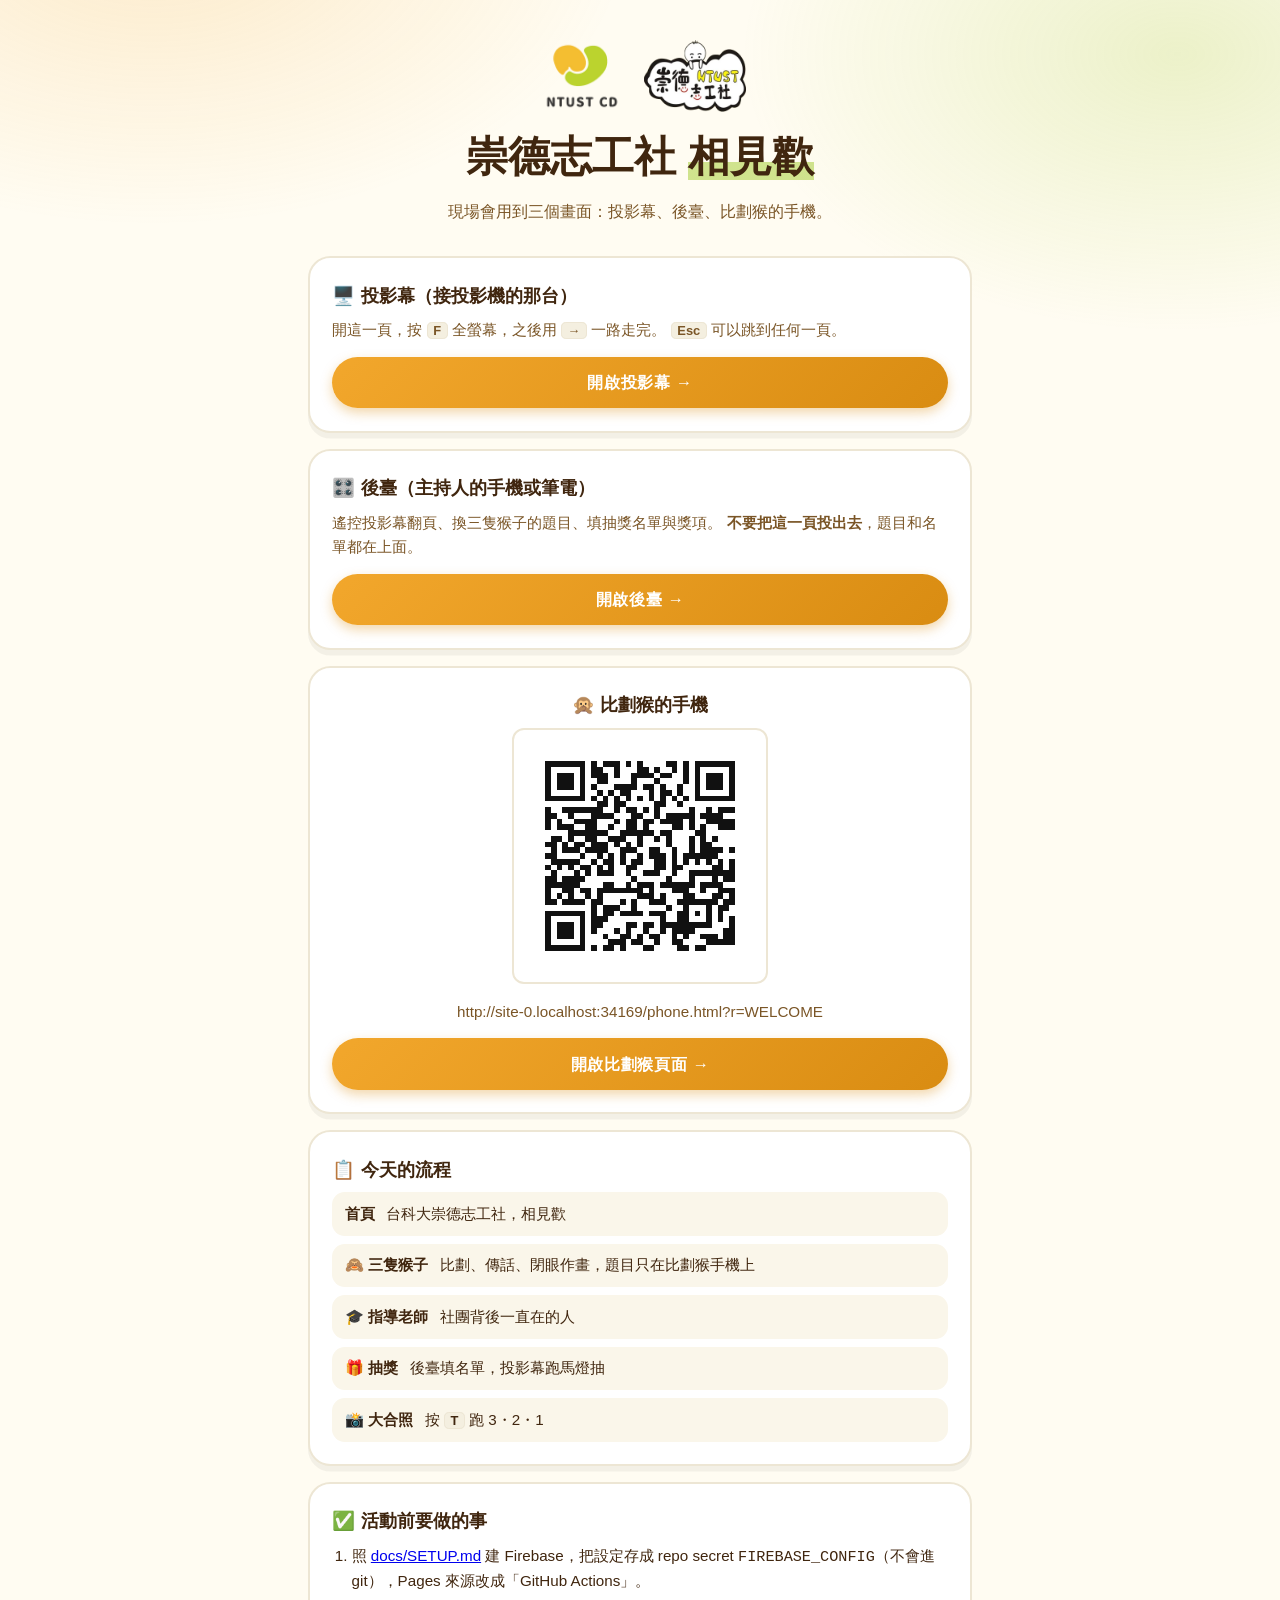
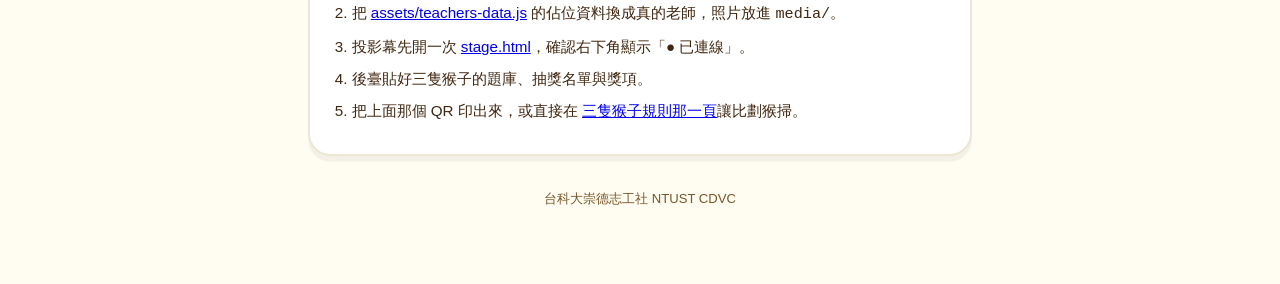
==== index.html @ a70c1c54 "Add welcome party presentation site A four-part web presentation for the NTUST CDVC welcome party, d" ====
<!DOCTYPE html>
<html lang="zh-Hant">
<head>
<meta charset="UTF-8">
<meta name="viewport" content="width=device-width, initial-scale=1">
<title>相見歡｜台科大崇德志工社</title>
<meta name="description" content="台科大崇德志工社相見歡的現場互動簡報：三隻猴子、指導老師介紹、抽獎、大合照。">
<meta name="robots" content="noindex">
<link rel="icon" href="assets/logo1.webp">
<link rel="stylesheet" href="assets/theme.css">
<style>
  body{background:var(--cream);color:var(--ink);}
  body::before{
    content:"";position:fixed;inset:0;z-index:-1;
    background:
      radial-gradient(48rem 30rem at 12% -8%, rgba(242,167,44,.20), transparent 62%),
      radial-gradient(44rem 28rem at 92% 6%, rgba(169,206,59,.22), transparent 62%);
  }
  .wrap{width:100%;max-width:44rem;margin:0 auto;padding:2.5rem 1.25rem 4rem;}

  .logos{display:flex;align-items:center;justify-content:center;gap:.9rem;margin-bottom:.75rem;}
  .logos img{height:min(4.5rem,18vw);width:auto;display:block;}

  h1{margin:.25rem 0 .5rem;text-align:center;font-size:clamp(1.8rem,6vw,2.6rem);font-weight:900;}
  h1 em{font-style:normal;background:linear-gradient(180deg,transparent 62%,rgba(169,206,59,.55) 62%);}
  .lede{text-align:center;color:var(--ink-soft);margin:0 auto 2rem;max-width:28rem;}

  .card{
    background:var(--card);border:2px solid var(--line);border-radius:1.4rem;
    padding:1.4rem;box-shadow:0 .35rem 0 rgba(51,51,51,.06);margin-bottom:1rem;
  }
  .card h2{margin:0 0 .5rem;font-size:1.15rem;font-weight:900;}
  .card p{margin:0 0 .9rem;color:var(--ink-soft);font-size:.95rem;}
  .card .btn{width:100%;}

  .qrbox{text-align:center;}
  .qrbox .qr{width:min(16rem,60vw);margin:0 auto 1rem;border:2px solid var(--line);}
  .url{font-size:.82rem;color:var(--ink-soft);word-break:break-all;}

  ol{padding-left:1.2rem;margin:0;}
  ol li{margin-bottom:.5rem;font-size:.95rem;}
  kbd{
    font:inherit;font-size:.85em;padding:0 .35rem;border-radius:.3rem;
    background:#F4EFE0;border:1px solid var(--line);font-weight:800;
  }
  .flow{list-style:none;padding:0;margin:0;display:grid;gap:.5rem;}
  .flow li{
    display:flex;gap:.7rem;align-items:baseline;
    padding:.6rem .8rem;border-radius:.8rem;background:#FAF6EA;font-size:.95rem;
  }
  .flow b{flex:none;}
  .foot{margin-top:2rem;text-align:center;font-size:.82rem;color:var(--ink-soft);}
</style>
</head>
<body>
<main class="wrap">
  <div class="logos">
    <img src="assets/logo1.webp" alt="台科大崇德志工社社徽">
    <img src="assets/logo2.webp" alt="台科大崇德志工社">
  </div>
  <h1>崇德志工社 <em>相見歡</em></h1>
  <p class="lede">現場會用到三個畫面：投影幕、後臺、比劃猴的手機。</p>

  <div class="card">
    <h2>🖥️ 投影幕（接投影機的那台）</h2>
    <p>開這一頁，按 <kbd>F</kbd> 全螢幕，之後用 <kbd>→</kbd> 一路走完。
       <kbd>Esc</kbd> 可以跳到任何一頁。</p>
    <a class="btn" href="stage.html">開啟投影幕 →</a>
  </div>

  <div class="card">
    <h2>🎛️ 後臺（主持人的手機或筆電）</h2>
    <p>遙控投影幕翻頁、換三隻猴子的題目、填抽獎名單與獎項。
       <b>不要把這一頁投出去</b>，題目和名單都在上面。</p>
    <a class="btn" href="admin.html">開啟後臺 →</a>
  </div>

  <div class="card qrbox">
    <h2>🙊 比劃猴的手機</h2>
    <div class="qr" id="qr"></div>
    <p class="url" id="url"></p>
    <a class="btn" href="phone.html">開啟比劃猴頁面 →</a>
  </div>

  <div class="card">
    <h2>📋 今天的流程</h2>
    <ul class="flow">
      <li><b>首頁</b><span>台科大崇德志工社，相見歡</span></li>
      <li><b>🙈 三隻猴子</b><span>比劃、傳話、閉眼作畫，題目只在比劃猴手機上</span></li>
      <li><b>🎓 指導老師</b><span>社團背後一直在的人</span></li>
      <li><b>🎁 抽獎</b><span>後臺填名單，投影幕跑馬燈抽</span></li>
      <li><b>📸 大合照</b><span>按 <kbd>T</kbd> 跑 3・2・1</span></li>
    </ul>
  </div>

  <div class="card">
    <h2>✅ 活動前要做的事</h2>
    <ol>
      <li>照 <a href="docs/SETUP.md">docs/SETUP.md</a> 建 Firebase，把設定存成 repo secret <code>FIREBASE_CONFIG</code>（不會進 git），Pages 來源改成「GitHub Actions」。</li>
      <li>把 <a href="assets/teachers-data.js">assets/teachers-data.js</a> 的佔位資料換成真的老師，照片放進 <code>media/</code>。</li>
      <li>投影幕先開一次 <a href="stage.html">stage.html</a>，確認右下角顯示「● 已連線」。</li>
      <li>後臺貼好三隻猴子的題庫、抽獎名單與獎項。</li>
      <li>把上面那個 QR 印出來，或直接在 <a href="stage.html">三隻猴子規則那一頁</a>讓比劃猴掃。</li>
    </ol>
  </div>

  <p class="foot">台科大崇德志工社 NTUST CDVC</p>
</main>

<script src="assets/settings.js"></script>
<script src="assets/firebase-config.js"></script>
<script src="assets/qrcode.js"></script>
<script src="assets/net.js"></script>
<script>
(function () {
  "use strict";
  var url = window.CDVC_NET.url("phone.html");
  document.getElementById("url").textContent = url;
  try {
    document.getElementById("qr").innerHTML = window.CDVC_QR.svg(url);
  } catch (e) {
    document.getElementById("qr").textContent = "QR 產生失敗";
  }
})();
</script>
</body>
</html>
---- assets/theme.css ----
:root{
  /* 社團色 */
  --orange:#F2A72C;
  --orange-dark:#D98C12;
  --green:#A9CE3B;
  --green-dark:#82A821;
  --cream:#FFFCF2;
  --card:#ffffff;
  --line:#EDE6D4;
  --err:#C4453B;

  /* 藏寶圖：曬過太陽的舊紙，配金、火橘、海水青。
     投影幕用亮底，後排看得比深色底清楚，也更像一張地圖。 */
  --paper:#FDF2D8;
  --paper-2:#F7E3B4;
  --paper-3:#EED49A;
  --ink:#40260F;          /* 主文字：墨咖啡 */
  --ink-2:#7A5526;        /* 次要文字 */
  --ink-soft:#7A5526;     /* 手機端沿用的舊名字 */
  --gold:#E9A317;
  --amber:#F2A72C;
  --flame:#E2621C;
  --teal:#0E8C8F;

  --font:"Noto Sans TC","PingFang TC","Microsoft JhengHei",-apple-system,
         BlinkMacSystemFont,"Segoe UI",sans-serif;
}

*,*::before,*::after{box-sizing:border-box;}

body{
  margin:0;
  font-family:var(--font);
  line-height:1.6;
  -webkit-font-smoothing:antialiased;
}

[hidden]{display:none!important;}

/* ---------- 按鈕 ---------- */
.btn{
  display:inline-flex;
  align-items:center;
  justify-content:center;
  gap:.45rem;
  padding:.8rem 1.6rem;
  border:none;
  border-radius:999px;
  background:linear-gradient(135deg,var(--orange),var(--orange-dark));
  color:#fff;
  font-family:inherit;
  font-size:1.02rem;
  font-weight:900;
  letter-spacing:.04em;
  cursor:pointer;
  text-decoration:none;
  box-shadow:0 .3rem .7rem rgba(217,140,18,.35);
  transition:transform .18s ease, box-shadow .18s ease, filter .18s ease;
}
.btn:hover{transform:translateY(-.15rem);box-shadow:0 .5rem 1rem rgba(217,140,18,.4);}
.btn:focus-visible{outline:3px solid var(--ink);outline-offset:3px;}
.btn[disabled]{filter:grayscale(.6);opacity:.6;cursor:not-allowed;transform:none;}

.btn--ghost{
  background:transparent;
  color:var(--ink-soft);
  border:2px solid var(--line);
  box-shadow:none;
  font-weight:700;
  font-size:.9rem;
  padding:.6rem 1.2rem;
}
.btn--ghost:hover{color:var(--ink);border-color:var(--ink-soft);box-shadow:none;}

/* ---------- QR ---------- */
.qr{
  display:block;
  background:#fff;
  border-radius:.75rem;
  padding:.5rem;
  line-height:0;
}
.qr svg{display:block;width:100%;height:auto;}

@media (prefers-reduced-motion:reduce){
  *{transition:none!important;animation:none!important;}
}
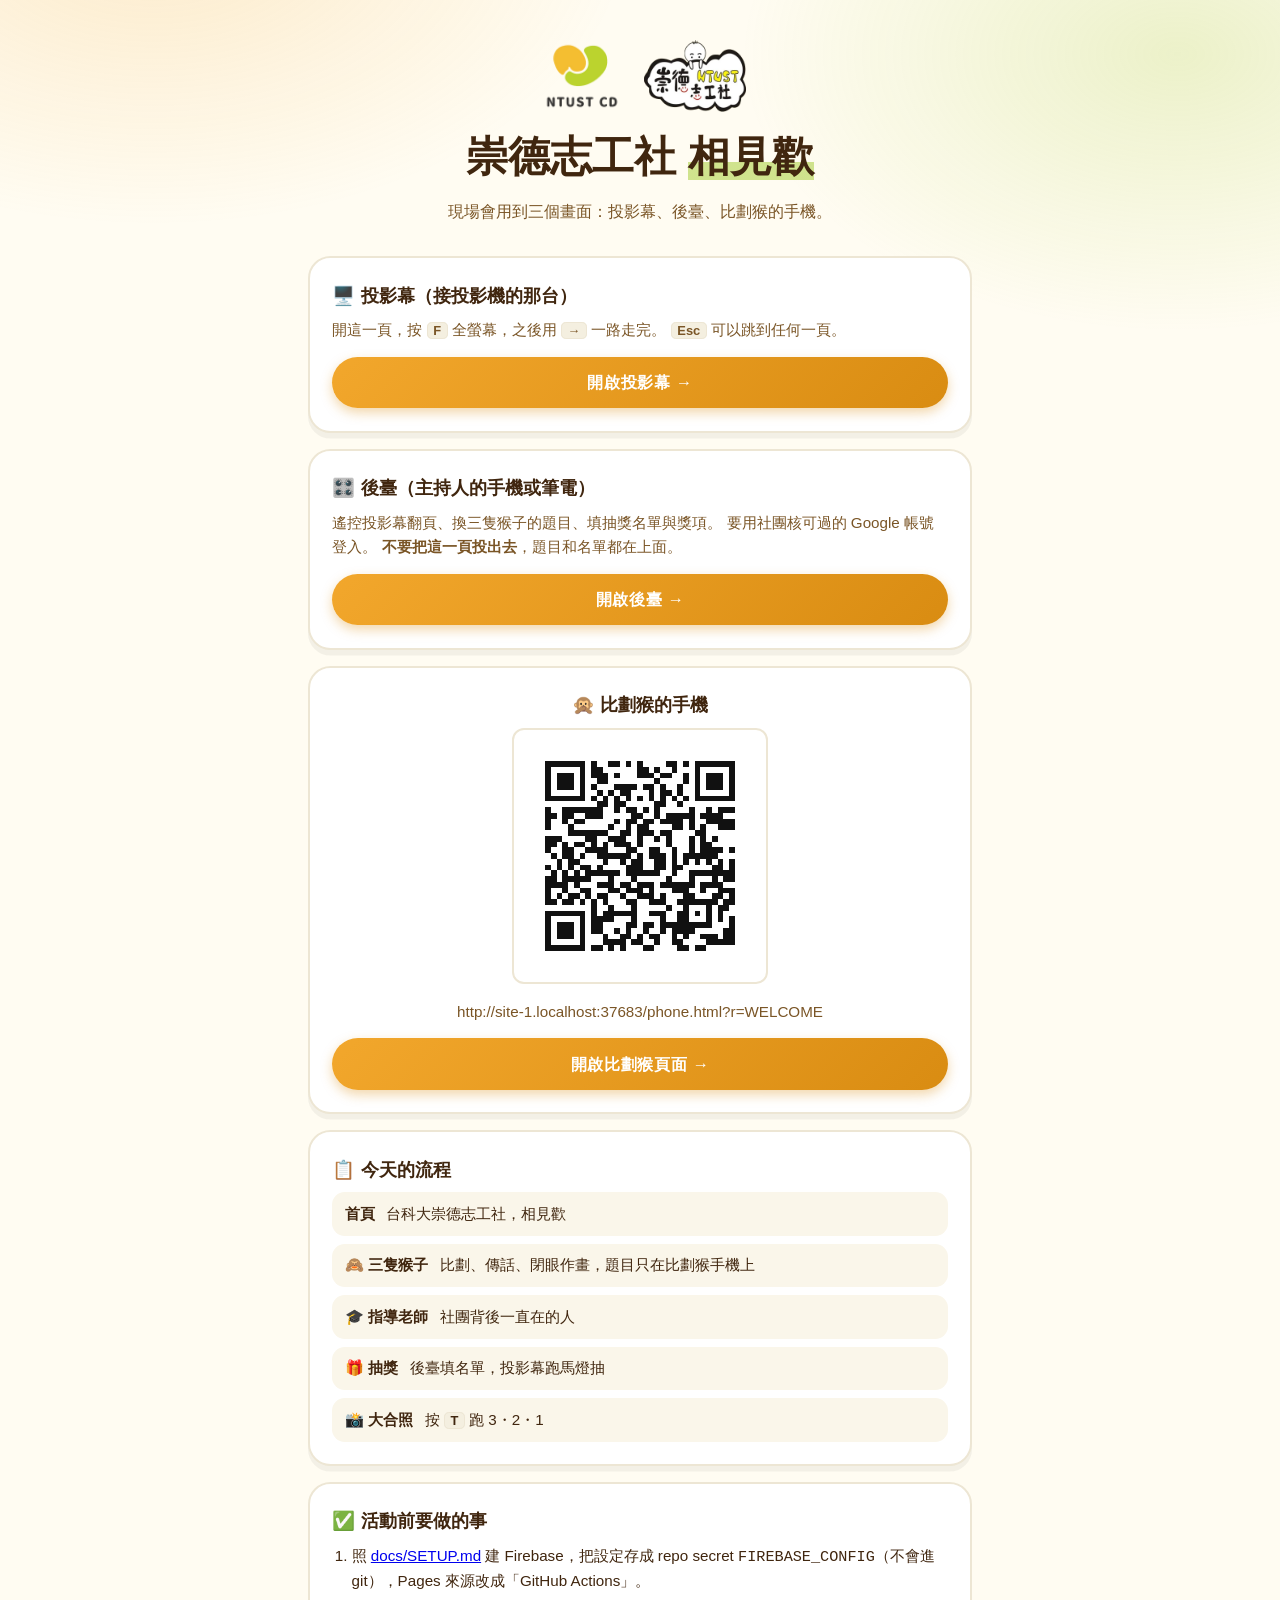
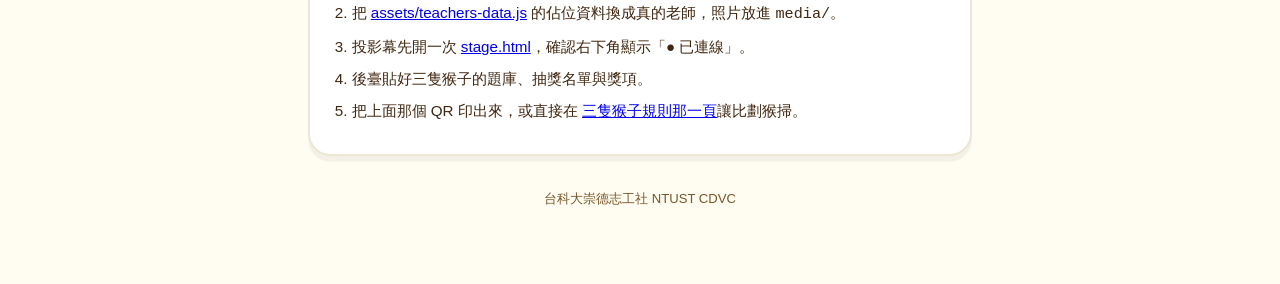
==== commit 0b6d4b8a: "Require an approved Google account for the admin page The admin page holds the monkey term bank and " ====
--- a/index.html
+++ b/index.html
@@ -71,6 +71,7 @@
   <div class="card">
     <h2>🎛️ 後臺（主持人的手機或筆電）</h2>
     <p>遙控投影幕翻頁、換三隻猴子的題目、填抽獎名單與獎項。
+       要用社團核可過的 Google 帳號登入。
        <b>不要把這一頁投出去</b>，題目和名單都在上面。</p>
     <a class="btn" href="admin.html">開啟後臺 →</a>
   </div>
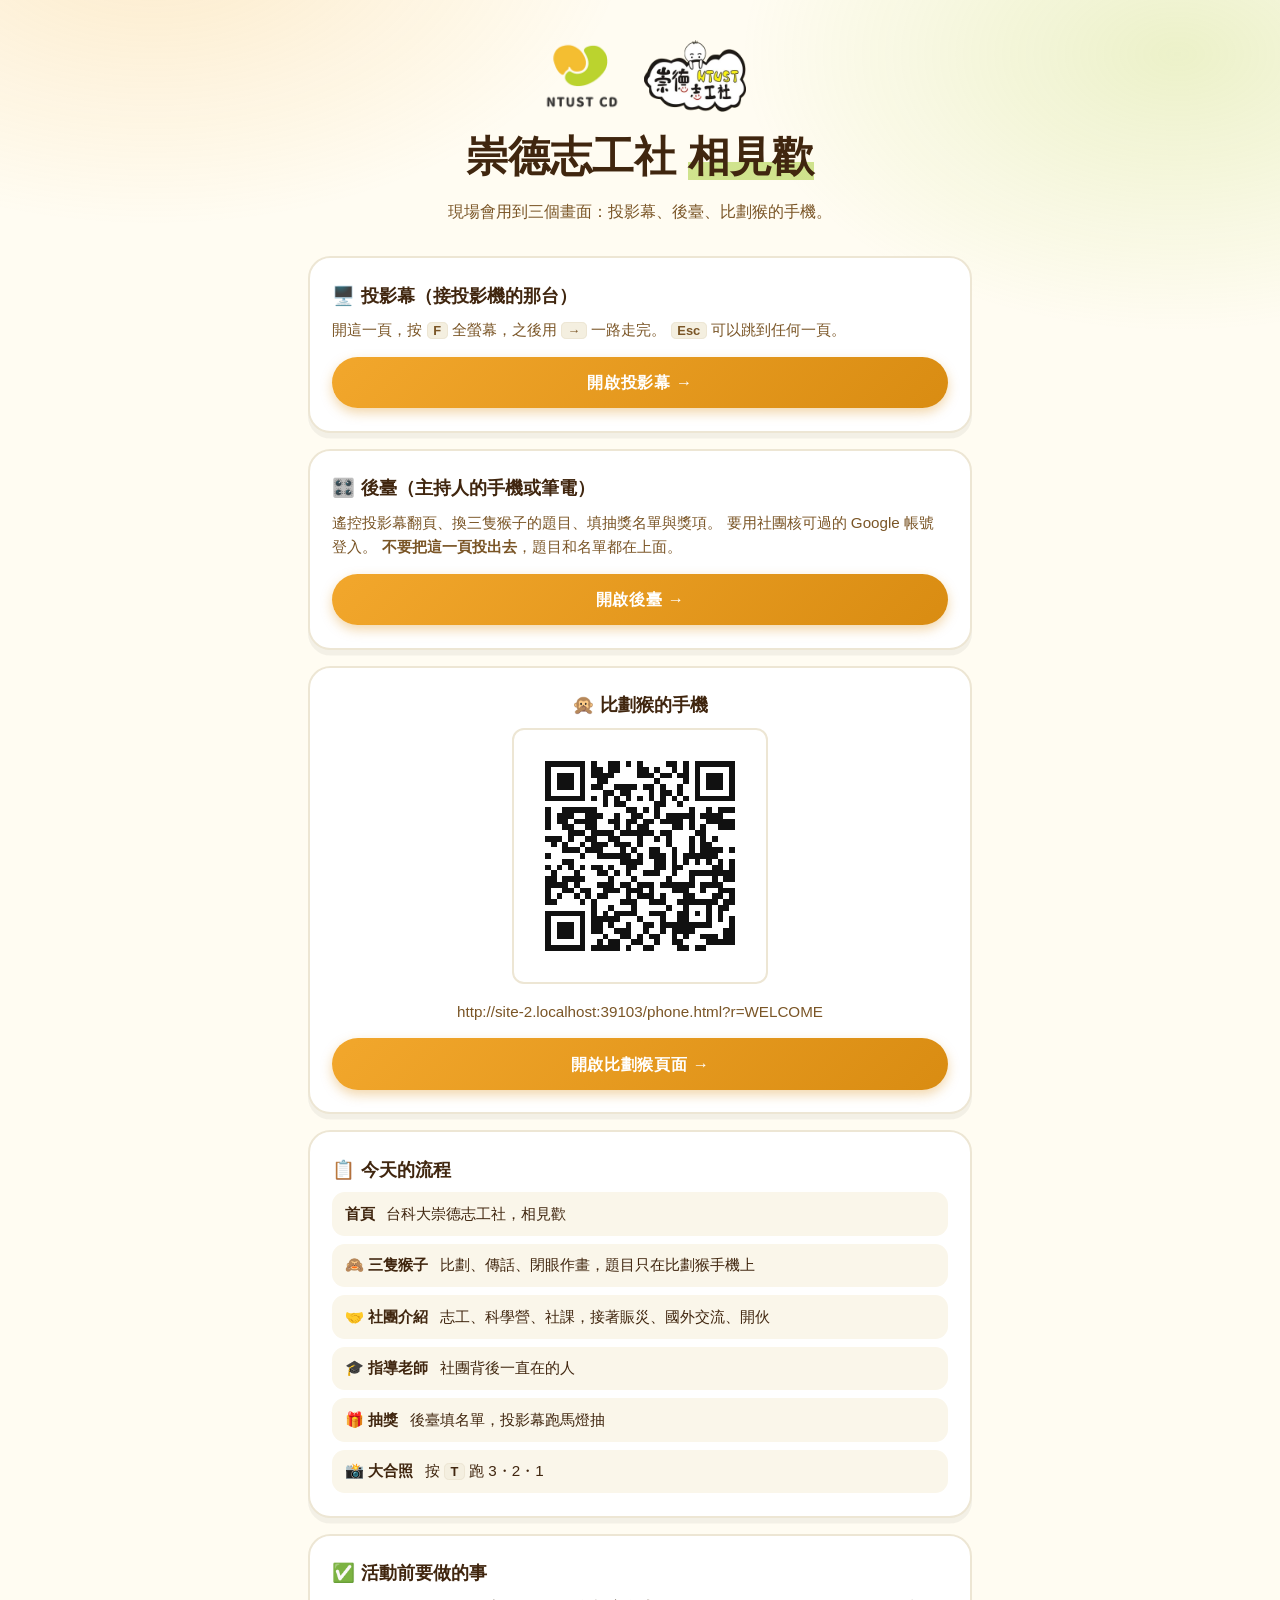
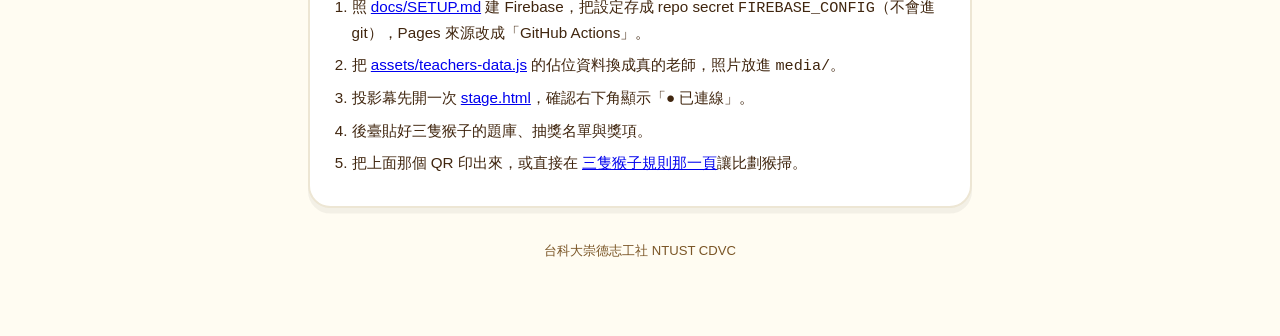
==== commit 9b0c8190: "Add the club introduction, relief, overseas and kitchen slides Six club-introduction slides, then th" ====
--- a/index.html
+++ b/index.html
@@ -88,6 +88,7 @@
     <ul class="flow">
       <li><b>首頁</b><span>台科大崇德志工社，相見歡</span></li>
       <li><b>🙈 三隻猴子</b><span>比劃、傳話、閉眼作畫，題目只在比劃猴手機上</span></li>
+      <li><b>🤝 社團介紹</b><span>志工、科學營、社課，接著賑災、國外交流、開伙</span></li>
       <li><b>🎓 指導老師</b><span>社團背後一直在的人</span></li>
       <li><b>🎁 抽獎</b><span>後臺填名單，投影幕跑馬燈抽</span></li>
       <li><b>📸 大合照</b><span>按 <kbd>T</kbd> 跑 3・2・1</span></li>
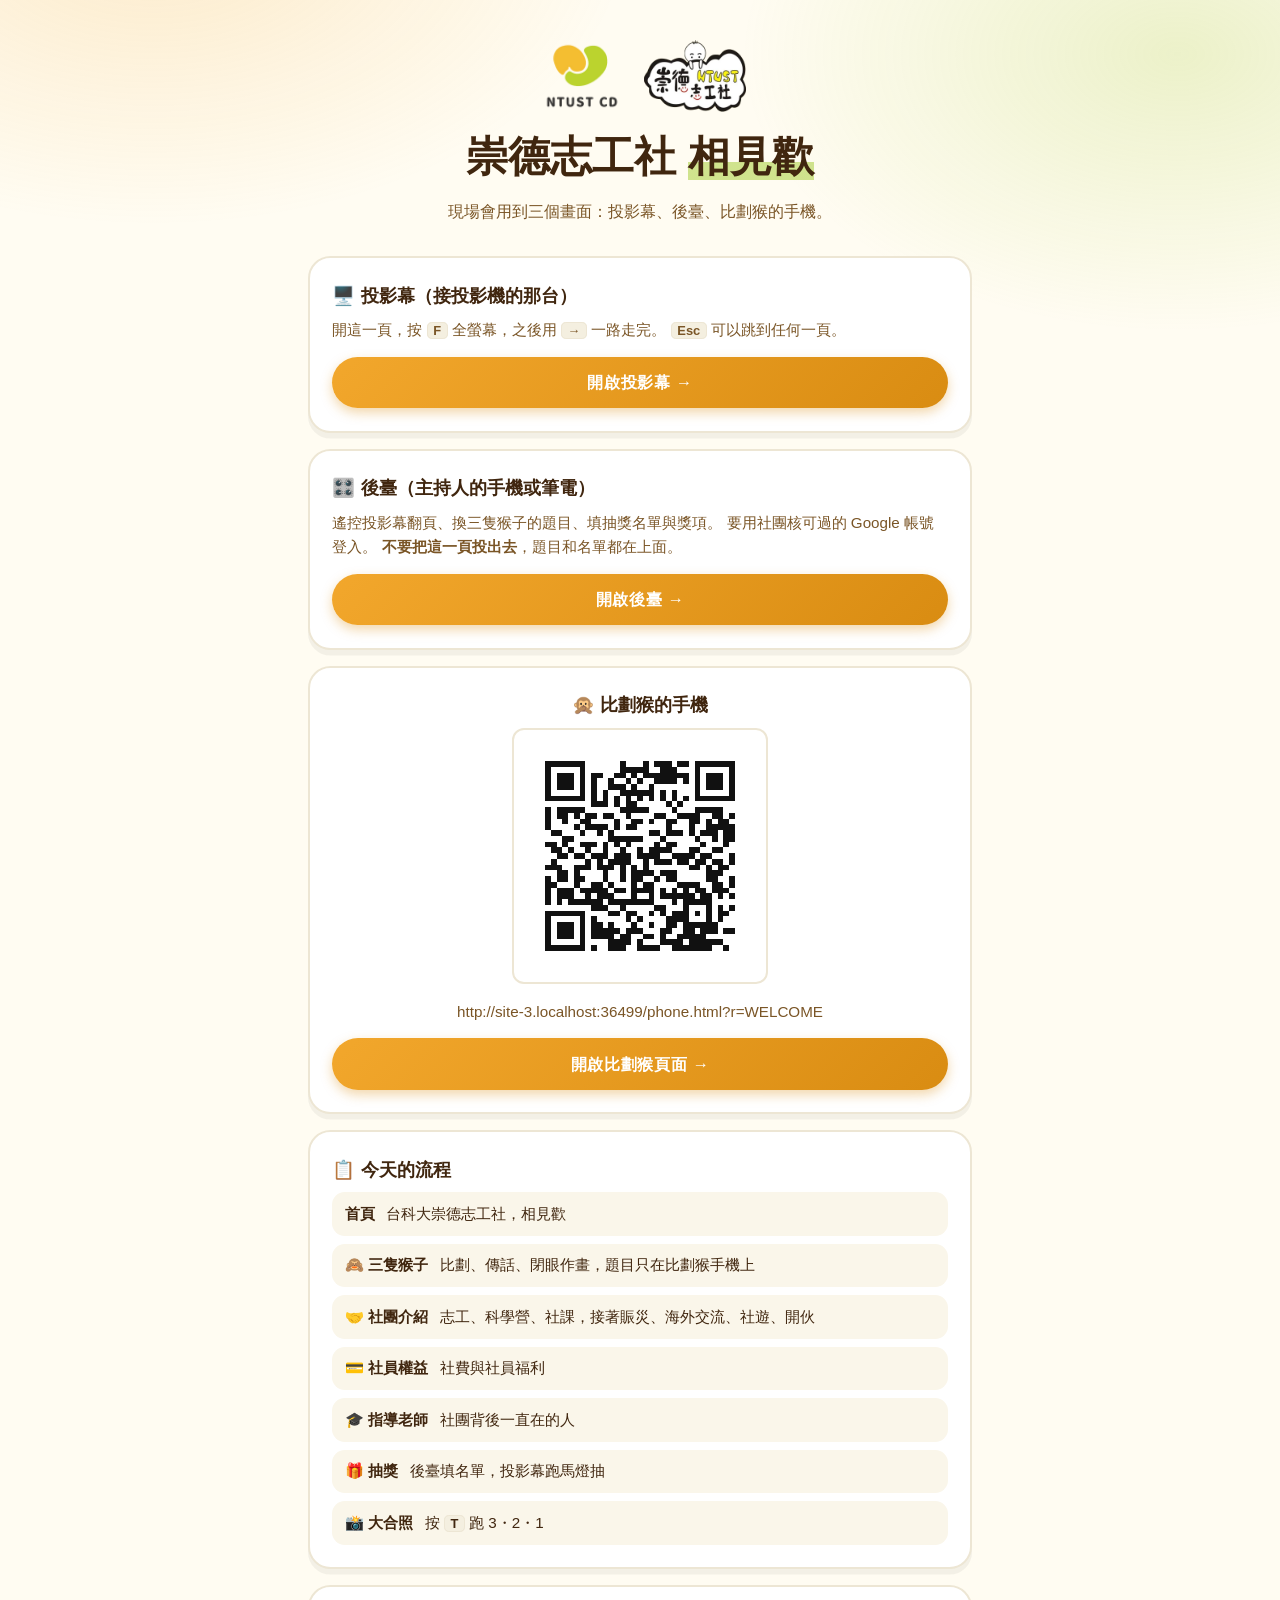
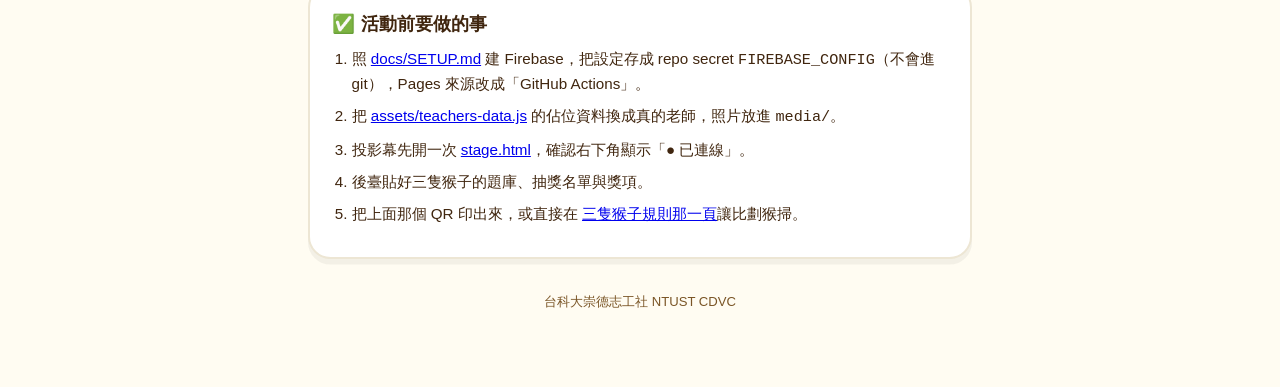
==== commit cd5b6e80: "Add the outing and member benefits slides, language toggle on the rules Two new pages. The outing wa" ====
--- a/index.html
+++ b/index.html
@@ -88,7 +88,8 @@
     <ul class="flow">
       <li><b>首頁</b><span>台科大崇德志工社，相見歡</span></li>
       <li><b>🙈 三隻猴子</b><span>比劃、傳話、閉眼作畫，題目只在比劃猴手機上</span></li>
-      <li><b>🤝 社團介紹</b><span>志工、科學營、社課，接著賑災、國外交流、開伙</span></li>
+      <li><b>🤝 社團介紹</b><span>志工、科學營、社課，接著賑災、海外交流、社遊、開伙</span></li>
+      <li><b>💳 社員權益</b><span>社費與社員福利</span></li>
       <li><b>🎓 指導老師</b><span>社團背後一直在的人</span></li>
       <li><b>🎁 抽獎</b><span>後臺填名單，投影幕跑馬燈抽</span></li>
       <li><b>📸 大合照</b><span>按 <kbd>T</kbd> 跑 3・2・1</span></li>
